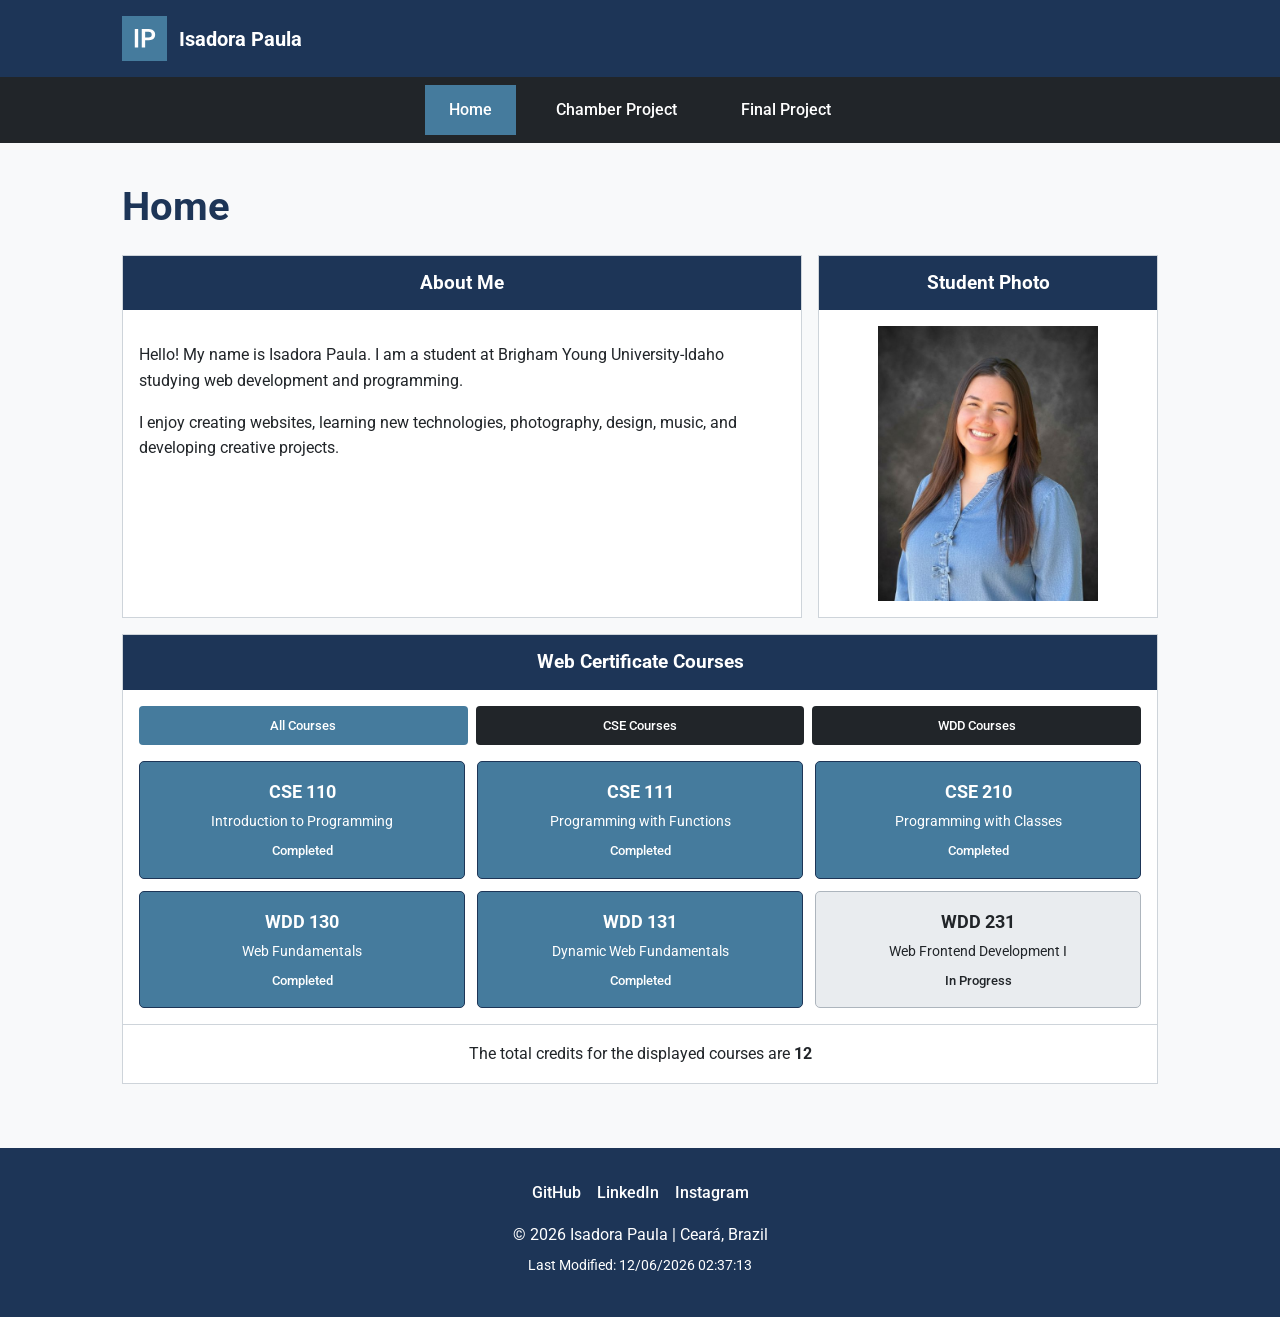
==== index.html @ 24858de4 "adding new files for the w01" ====
<!DOCTYPE html>
<html lang="en">
<head>
    <meta charset="UTF-8">
    <meta name="viewport" content="width=device-width, initial-scale=1.0">

    <meta name="description" content="WDD 231 course home page for Isadora Paula.">
    <meta name="author" content="Isadora Paula">

    <title>WDD 231 | Isadora Paula</title>

    <link rel="preconnect" href="https://fonts.googleapis.com">
    <link rel="preconnect" href="https://fonts.gstatic.com" crossorigin>
    <link href="https://fonts.googleapis.com/css2?family=Roboto:wght@400;500;700&display=swap" rel="stylesheet">

    <link rel="stylesheet" href="styles/small.css">
    <link rel="stylesheet" href="styles/large.css">

    <script src="scripts/navigation.js" defer></script>
    <script src="scripts/courses.js" defer></script>
    <script src="scripts/date.js" defer></script>
</head>

<body>
    <header>
        <div class="header-content">
            <a class="site-brand" href="index.html">
                <img src="images/logo.svg" alt="Site logo">
                <span>Isadora Paula</span>
            </a>

            <button
                id="menu-button"
                type="button"
                aria-label="Open navigation menu"
                aria-expanded="false"
                aria-controls="navigation">
                ☰
            </button>
        </div>

        <nav id="navigation" aria-label="Main navigation">
            <a class="active" href="index.html">Home</a>
            <a href="chamber/">Chamber Project</a>
            <a href="final/">Final Project</a>
        </nav>
    </header>

    <main>
        <h1>Home</h1>

        <div class="top-content">
            <section class="about-me">
                <h2>About Me</h2>

                <div class="section-content">
                    <p>
                        Hello! My name is Isadora Paula. I am a student at
                        Brigham Young University-Idaho studying web development
                        and programming.
                    </p>

                    <p>
                        I enjoy creating websites, learning new technologies,
                        photography, design, music, and developing creative
                        projects.
                    </p>
                </div>
            </section>

            <section class="student-photo">
                <h2>Student Photo</h2>

                <div class="section-content photo-content">
                    <img
                        src="images/student.jpg"
                        alt="Isadora Paula"
                        loading="lazy">
                </div>
            </section>
        </div>

        <section class="courses">
            <h2>Web Certificate Courses</h2>

            <div class="course-filters">
                <button id="all-courses" type="button">All Courses</button>
                <button id="cse-courses" type="button">CSE Courses</button>
                <button id="wdd-courses" type="button">WDD Courses</button>
            </div>

            <div id="course-container"></div>

            <p class="credits">
                The total credits for the displayed courses are
                <strong><span id="credit-total">0</span></strong>
            </p>
        </section>
    </main>

    <footer>
        <div class="social-links">
            <a
                href="https://github.com/isa-dotcom"
                target="_blank"
                rel="noopener noreferrer">
                GitHub
            </a>

            <a
                href="https://www.linkedin.com/in/isadora-paula-a8619b3a7/"
                target="_blank"
                rel="noopener noreferrer">
                LinkedIn
            </a>

            <a
                href="https://www.instagram.com/_isapaulac/"
                target="_blank"
                rel="noopener noreferrer">
                Instagram
            </a>
        </div>

        <p>
            © <span id="currentyear"></span> Isadora Paula
            | Ceará, Brazil
        </p>

        <p id="lastModified"></p>
    </footer>
</body>
</html>
---- styles/small.css ----
* {
    box-sizing: border-box;
}

:root {
    --primary-color: #1d3557;
    --secondary-color: #457b9d;
    --accent-color: #f1faee;
    --light-color: #f8f9fa;
    --medium-color: #e9ecef;
    --dark-color: #212529;
    --border-color: #ced4da;
    --white-color: #ffffff;
}

body {
    margin: 0;
    font-family: "Roboto", sans-serif;
    color: var(--dark-color);
    background-color: var(--light-color);
    line-height: 1.6;
}

header {
    background-color: var(--primary-color);
    color: var(--white-color);
}

.header-content {
    display: flex;
    justify-content: space-between;
    align-items: center;
    padding: 1rem;
}

.site-brand {
    display: flex;
    align-items: center;
    gap: 0.75rem;
    color: var(--white-color);
    text-decoration: none;
    font-size: 1.25rem;
    font-weight: 700;
}

.site-brand img {
    width: 45px;
    height: 45px;
}

#menu-button {
    border: none;
    background: transparent;
    color: var(--white-color);
    font-size: 2rem;
    cursor: pointer;
}

#menu-button:focus-visible,
nav a:focus-visible,
button:focus-visible,
a:focus-visible {
    outline: 3px solid var(--accent-color);
    outline-offset: 2px;
}

nav {
    display: none;
    flex-direction: column;
    background-color: var(--dark-color);
}

nav.open {
    display: flex;
}

nav a {
    padding: 1rem;
    color: var(--white-color);
    text-align: center;
    text-decoration: none;
    font-weight: 500;
}

nav a:hover,
nav a.active {
    background-color: var(--secondary-color);
}

main {
    width: 100%;
    max-width: 1100px;
    margin: 0 auto;
    padding: 1rem;
}

h1 {
    color: var(--primary-color);
    font-size: 2rem;
    margin: 0 0 1rem;
}

.top-content {
    display: grid;
    grid-template-columns: 1fr;
    gap: 1rem;
}

section {
    border: 1px solid var(--border-color);
    background-color: var(--white-color);
}

section h2 {
    margin: 0;
    padding: 0.75rem;
    background-color: var(--primary-color);
    color: var(--white-color);
    font-size: 1.2rem;
    text-align: center;
}

.section-content {
    padding: 1rem;
}

.photo-content {
    display: flex;
    justify-content: center;
    align-items: center;
}

.student-photo img {
    width: 100%;
    max-width: 250px;
    height: auto;
    display: block;
}

.courses {
    margin-top: 1rem;
}

.course-filters {
    display: grid;
    grid-template-columns: repeat(3, 1fr);
    gap: 0.5rem;
    padding: 1rem;
    background-color: var(--white-color);
}

.course-filters button {
    padding: 0.75rem 0.25rem;
    border: none;
    border-radius: 4px;
    background-color: var(--dark-color);
    color: var(--white-color);
    font-family: inherit;
    font-weight: 500;
    cursor: pointer;
}

.course-filters button:hover,
.course-filters button.active {
    background-color: var(--secondary-color);
}

#course-container {
    display: grid;
    grid-template-columns: 1fr;
    gap: 0.75rem;
    padding: 0 1rem 1rem;
}

.course {
    padding: 1rem;
    border: 1px solid #adb5bd;
    border-radius: 5px;
    background-color: var(--medium-color);
    text-align: center;
}

.course.completed {
    background-color: var(--secondary-color);
    color: var(--white-color);
    border-color: var(--primary-color);
}

.course-code {
    display: block;
    font-size: 1.1rem;
    font-weight: 700;
}

.course-title {
    display: block;
    margin-top: 0.25rem;
    font-size: 0.9rem;
}

.course-status {
    display: block;
    margin-top: 0.5rem;
    font-size: 0.8rem;
    font-weight: 500;
}

.credits {
    margin: 0;
    padding: 1rem;
    text-align: center;
    background-color: var(--white-color);
    border-top: 1px solid var(--border-color);
}

footer {
    margin-top: 2rem;
    padding: 1.5rem 1rem;
    background-color: var(--primary-color);
    color: var(--white-color);
    text-align: center;
}

.social-links {
    display: flex;
    justify-content: center;
    flex-wrap: wrap;
    gap: 1rem;
    margin-bottom: 1rem;
}

.social-links a {
    color: var(--white-color);
    text-decoration: none;
    font-weight: 500;
}

.social-links a:hover {
    color: var(--accent-color);
}

footer p {
    margin: 0.5rem 0;
}

#lastModified {
    font-size: 0.85rem;
}
---- styles/large.css ----
@media screen and (min-width: 768px) {
    .header-content {
        max-width: 1100px;
        margin: 0 auto;
        padding: 1rem 2rem;
    }

    #menu-button {
        display: none;
    }

    nav {
        display: flex;
        flex-direction: row;
        justify-content: center;
        gap: 1rem;
        padding: 0.5rem;
    }

    nav a {
        padding: 0.75rem 1.5rem;
    }

    main {
        padding: 2rem;
    }

    h1 {
        font-size: 2.5rem;
    }

    .top-content {
        grid-template-columns: 2fr 1fr;
        align-items: stretch;
    }

    .about-me,
    .student-photo {
        min-height: 250px;
    }

    .student-photo img {
        max-width: 220px;
    }

    #course-container {
        grid-template-columns: repeat(3, 1fr);
    }

    footer {
        padding: 2rem;
    }
}
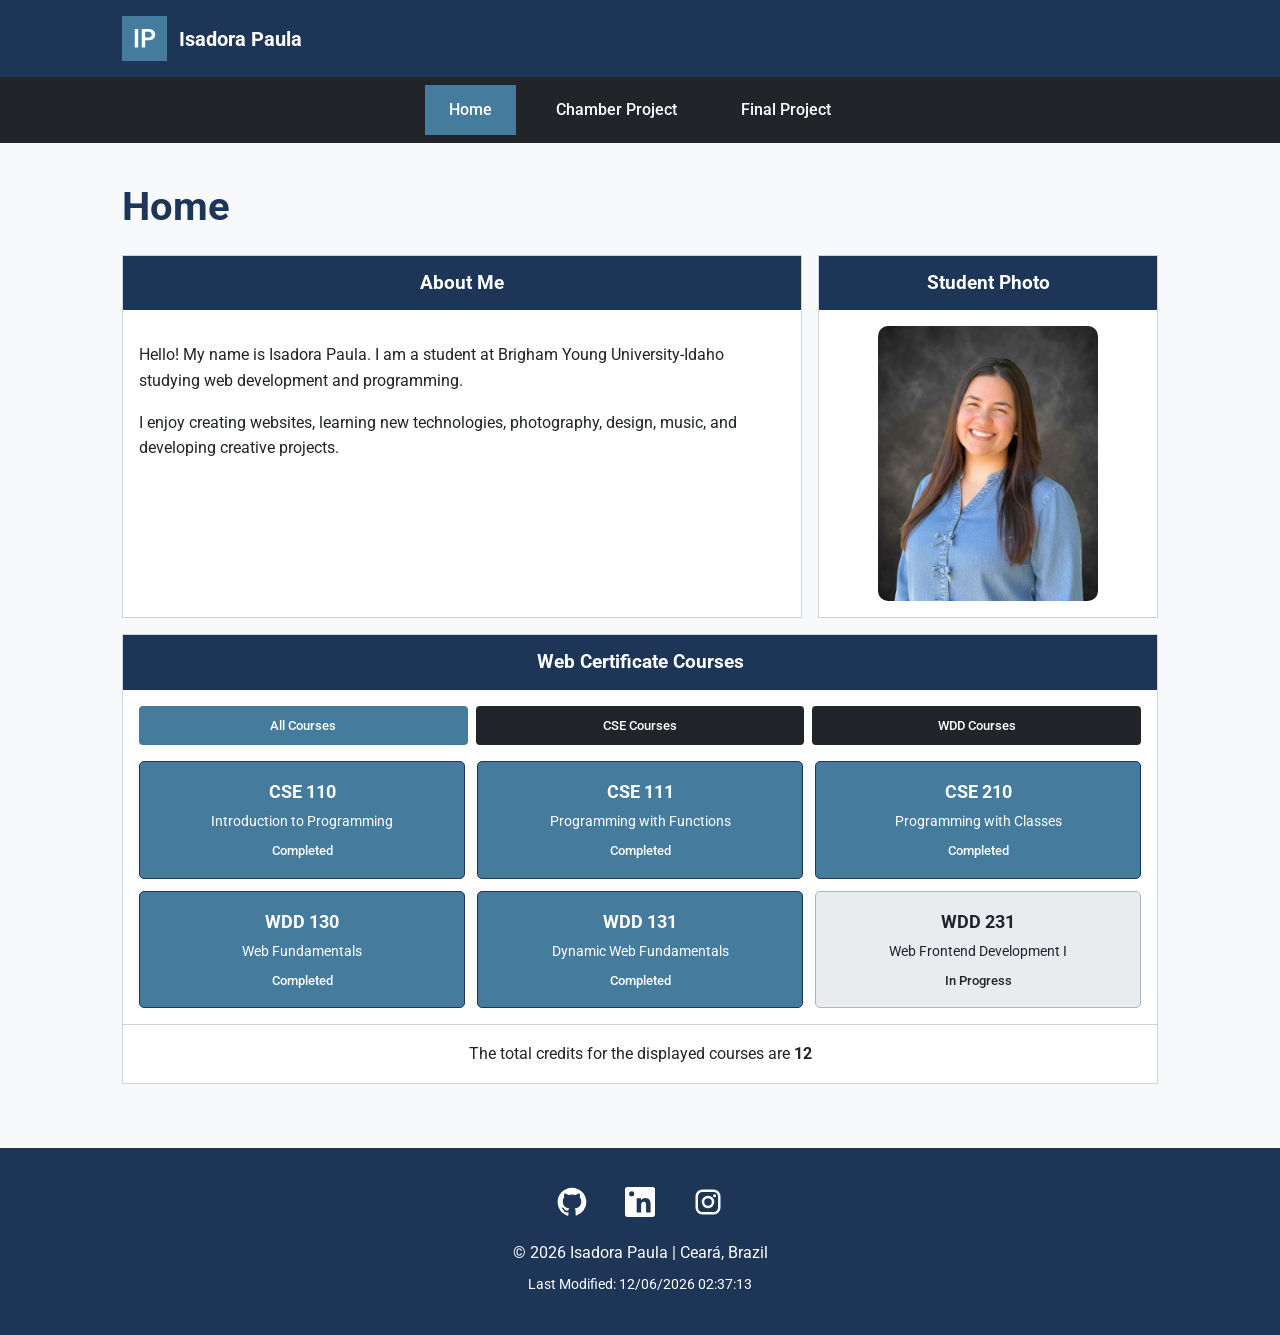
==== commit ab66439b: "New changes for w01" ====
--- a/index.html
+++ b/index.html
@@ -103,22 +103,31 @@
             <a
                 href="https://github.com/isa-dotcom"
                 target="_blank"
-                rel="noopener noreferrer">
-                GitHub
+                rel="noopener noreferrer"
+                aria-label="GitHub">
+                <svg viewBox="0 0 24 24" aria-hidden="true">
+                    <path d="M12 .5C5.65.5.5 5.65.5 12c0 5.08 3.29 9.39 7.86 10.91.57.1.78-.25.78-.55v-2.15c-3.2.7-3.88-1.36-3.88-1.36-.52-1.33-1.28-1.69-1.28-1.69-1.05-.72.08-.7.08-.7 1.16.08 1.77 1.19 1.77 1.19 1.03 1.77 2.7 1.26 3.36.96.1-.75.4-1.26.73-1.55-2.56-.29-5.26-1.28-5.26-5.69 0-1.26.45-2.29 1.19-3.1-.12-.29-.52-1.47.11-3.06 0 0 .97-.31 3.17 1.18a11 11 0 0 1 5.77 0c2.2-1.49 3.17-1.18 3.17-1.18.63 1.59.23 2.77.11 3.06.74.81 1.19 1.84 1.19 3.1 0 4.42-2.71 5.4-5.29 5.69.41.35.78 1.04.78 2.1v3.12c0 .3.21.66.79.55A11.51 11.51 0 0 0 23.5 12C23.5 5.65 18.35.5 12 .5Z"/>
+                </svg>
             </a>
 
             <a
                 href="https://www.linkedin.com/in/isadora-paula-a8619b3a7/"
                 target="_blank"
-                rel="noopener noreferrer">
-                LinkedIn
+                rel="noopener noreferrer"
+                aria-label="LinkedIn">
+                <svg viewBox="0 0 24 24" aria-hidden="true">
+                    <path d="M20.45 20.45h-3.56v-5.58c0-1.33-.03-3.04-1.85-3.04-1.85 0-2.13 1.45-2.13 2.94v5.68H9.35V8.99h3.42v1.56h.05c.48-.9 1.64-1.85 3.38-1.85 3.61 0 4.28 2.38 4.28 5.47v6.28ZM5.34 7.43a2.06 2.06 0 1 1 0-4.12 2.06 2.06 0 0 1 0 4.12ZM3.56 20.45h3.56V8.99H3.56v11.46ZM22.23 0H1.77C.79 0 0 .77 0 1.72v20.56C0 23.23.79 24 1.77 24h20.46c.98 0 1.77-.77 1.77-1.72V1.72C24 .77 23.21 0 22.23 0Z"/>
+                </svg>
             </a>
 
             <a
                 href="https://www.instagram.com/_isapaulac/"
                 target="_blank"
-                rel="noopener noreferrer">
-                Instagram
+                rel="noopener noreferrer"
+                aria-label="Instagram">
+                <svg viewBox="0 0 24 24" aria-hidden="true">
+                    <path d="M7.5 2h9A5.5 5.5 0 0 1 22 7.5v9a5.5 5.5 0 0 1-5.5 5.5h-9A5.5 5.5 0 0 1 2 16.5v-9A5.5 5.5 0 0 1 7.5 2Zm0 2A3.5 3.5 0 0 0 4 7.5v9A3.5 3.5 0 0 0 7.5 20h9a3.5 3.5 0 0 0 3.5-3.5v-9A3.5 3.5 0 0 0 16.5 4h-9ZM12 7a5 5 0 1 1 0 10 5 5 0 0 1 0-10Zm0 2a3 3 0 1 0 0 6 3 3 0 0 0 0-6Zm5.25-3.25a1.25 1.25 0 1 1 0 2.5 1.25 1.25 0 0 1 0-2.5Z"/>
+                </svg>
             </a>
         </div>
 
--- a/styles/small.css
+++ b/styles/small.css
@@ -135,6 +135,7 @@
     max-width: 250px;
     height: auto;
     display: block;
+    border-radius: 10px;
 }
 
 .courses {
@@ -224,19 +225,35 @@
 .social-links {
     display: flex;
     justify-content: center;
-    flex-wrap: wrap;
-    gap: 1rem;
+    align-items: center;
+    gap: 1.5rem;
     margin-bottom: 1rem;
 }
 
 .social-links a {
+    display: flex;
+    align-items: center;
+    justify-content: center;
+    width: 44px;
+    height: 44px;
     color: var(--white-color);
     text-decoration: none;
-    font-weight: 500;
-}
-
-.social-links a:hover {
-    color: var(--accent-color);
+}
+
+.social-links svg {
+    width: 30px;
+    height: 30px;
+    fill: currentColor;
+    transition: transform 0.2s ease;
+}
+
+.social-links a:hover svg {
+    transform: scale(1.15);
+}
+
+.social-links a:focus-visible {
+    outline: 3px solid var(--accent-color);
+    outline-offset: 4px;
 }
 
 footer p {
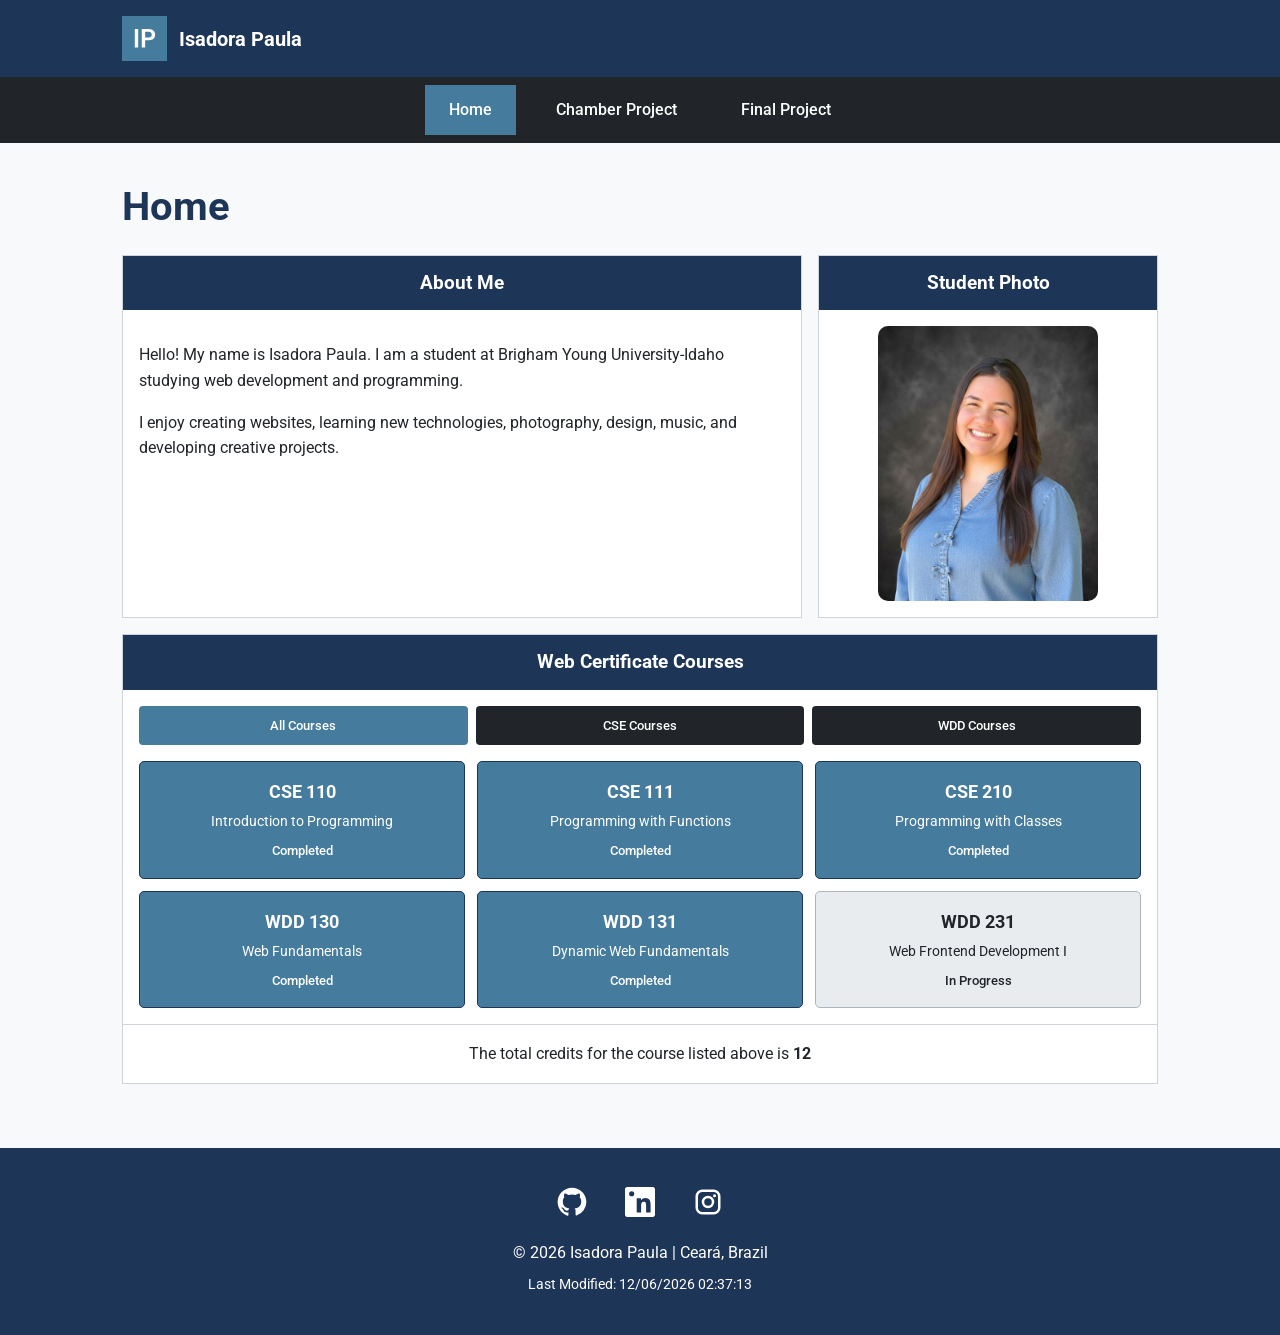
==== commit 208de3e6: "update: description" ====
--- a/index.html
+++ b/index.html
@@ -4,7 +4,7 @@
     <meta charset="UTF-8">
     <meta name="viewport" content="width=device-width, initial-scale=1.0">
 
-    <meta name="description" content="WDD 231 course home page for Isadora Paula.">
+    <meta name="description" content="WDD 231 course home page for Isadora Paula, a web development student at Brigham Young University-Idaho.">
     <meta name="author" content="Isadora Paula">
 
     <title>WDD 231 | Isadora Paula</title>
@@ -92,7 +92,7 @@
             <div id="course-container"></div>
 
             <p class="credits">
-                The total credits for the displayed courses are
+                The total credits for the course listed above is
                 <strong><span id="credit-total">0</span></strong>
             </p>
         </section>
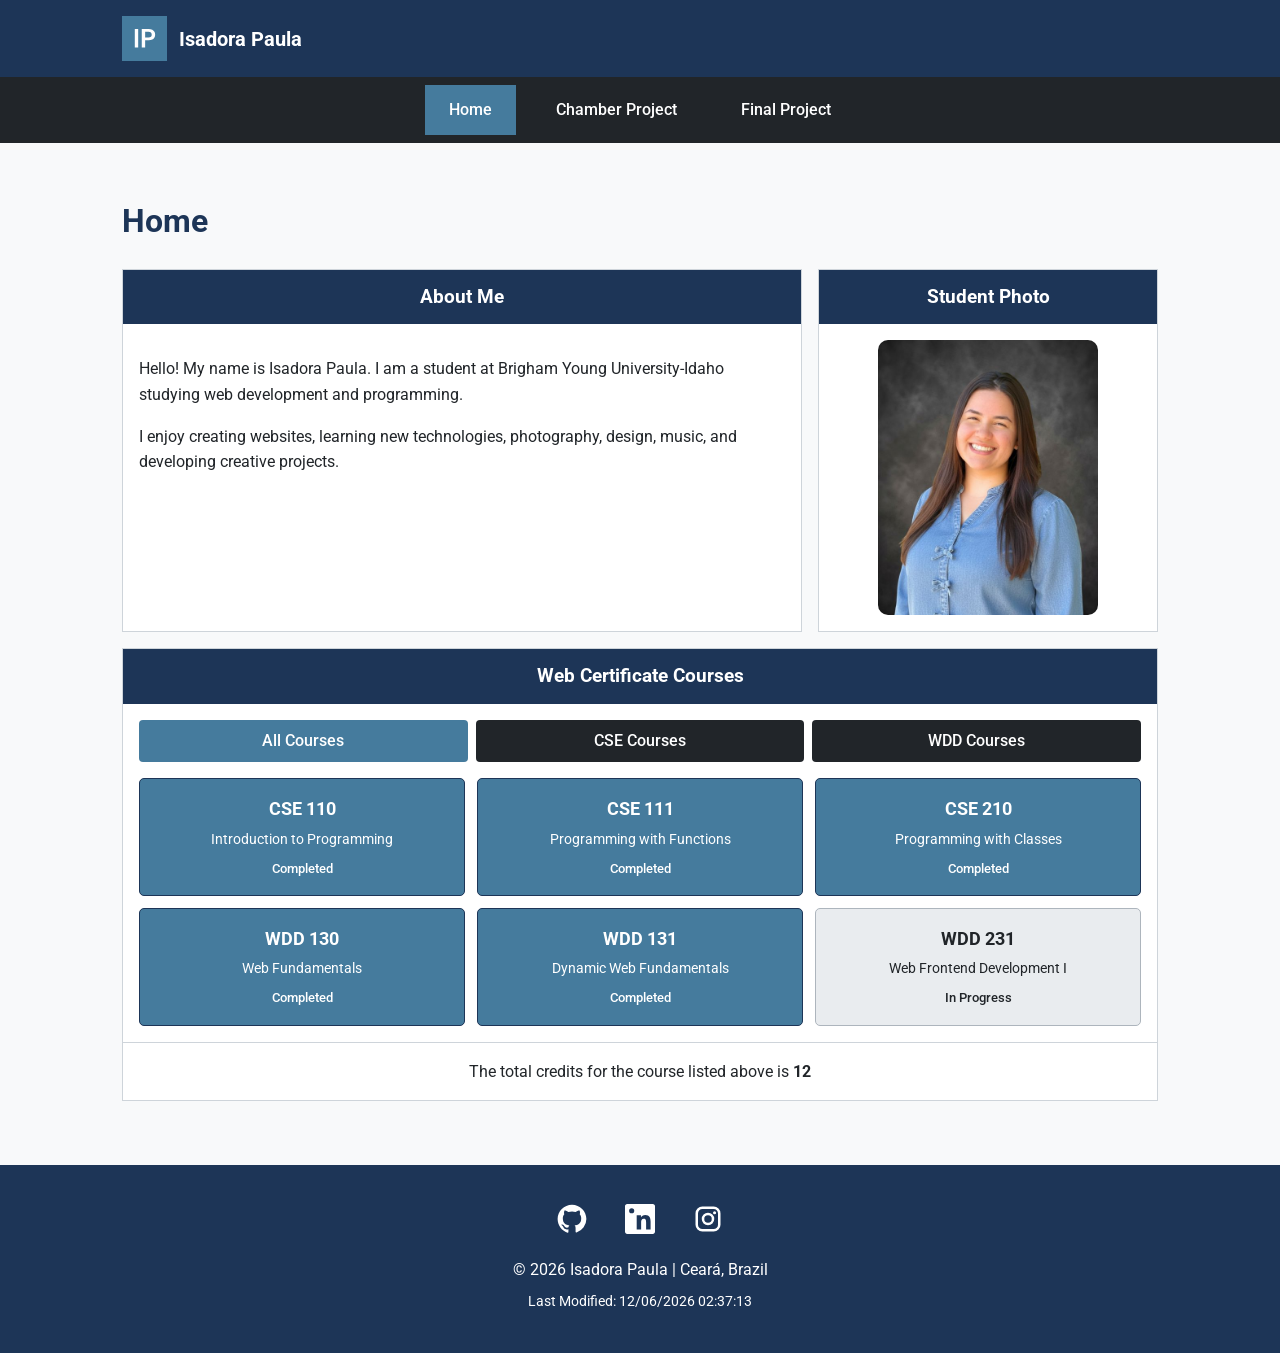
==== commit b9144aa9: "W01 Learning Activity: CSS Normalization" ====
--- a/index.html
+++ b/index.html
@@ -15,6 +15,7 @@
 
     <link rel="stylesheet" href="styles/small.css">
     <link rel="stylesheet" href="styles/large.css">
+    <link rel="stylesheet" href="styles/normalize.css">
 
     <script src="scripts/navigation.js" defer></script>
     <script src="scripts/courses.js" defer></script>
